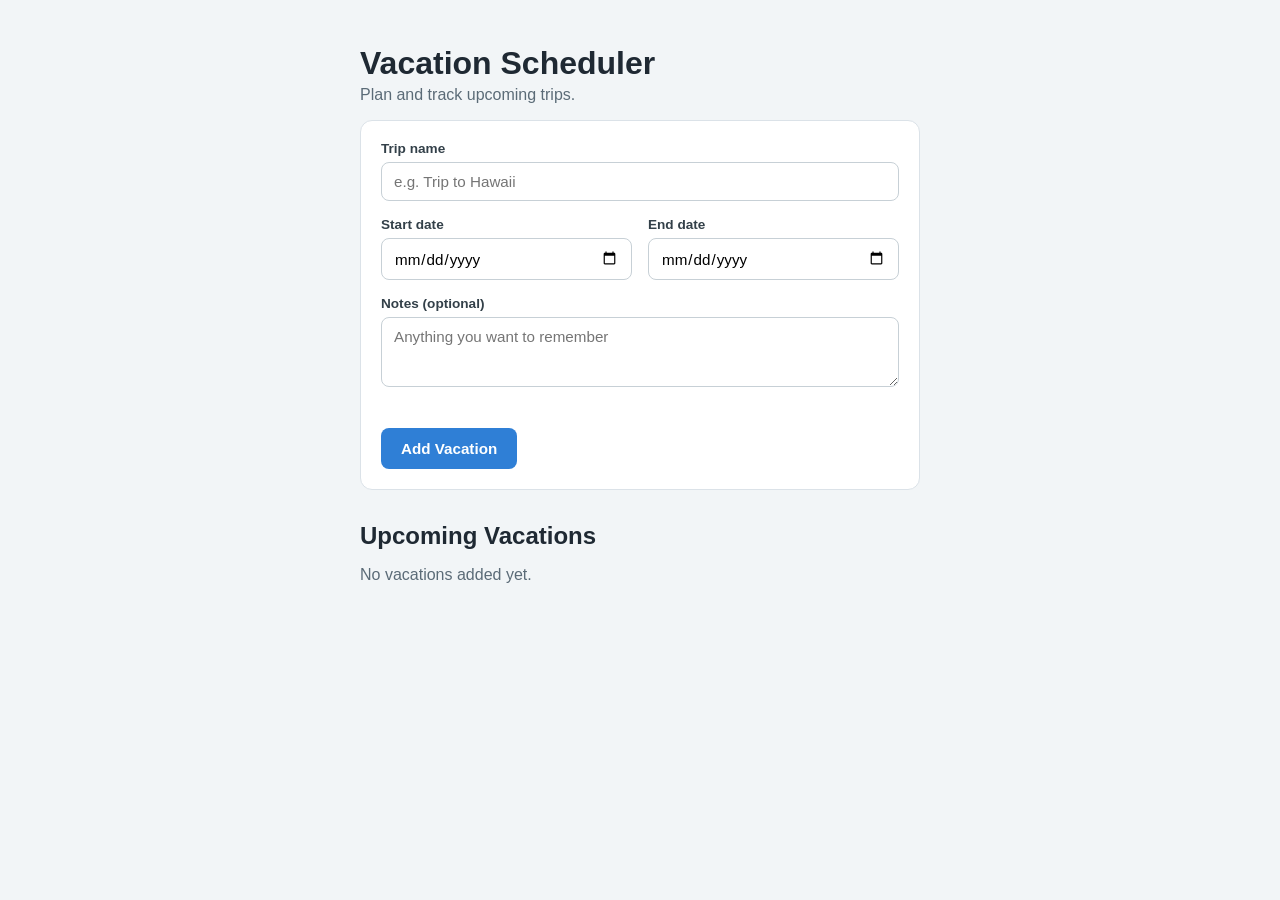
==== ENTP6314ProjectB/vacation-scheduler/index.html @ bd189f13 "Add ENTP6314ProjectB as a copy of ProjectA Co-Authored-By: Claude Sonnet 5 <noreply@anthropic.com>" ====
<!DOCTYPE html>
<html lang="en">
<head>
<meta charset="UTF-8">
<meta name="viewport" content="width=device-width, initial-scale=1">
<title>Vacation Scheduler</title>
<link rel="stylesheet" href="style.css">
</head>
<body>

<div class="page">
  <h1>Vacation Scheduler</h1>
  <p class="subtitle">Plan and track upcoming trips.</p>

  <form id="vacation-form">
    <div class="field">
      <label for="name">Trip name</label>
      <input type="text" id="name" placeholder="e.g. Trip to Hawaii" required>
    </div>

    <div class="field-row">
      <div class="field">
        <label for="start">Start date</label>
        <input type="date" id="start" required>
      </div>
      <div class="field">
        <label for="end">End date</label>
        <input type="date" id="end" required>
      </div>
    </div>

    <div class="field">
      <label for="notes">Notes (optional)</label>
      <textarea id="notes" placeholder="Anything you want to remember"></textarea>
    </div>

    <p id="error-message" class="error-message"></p>

    <button type="submit">Add Vacation</button>
  </form>

  <h2>Upcoming Vacations</h2>
  <p id="empty-message" class="empty-message">No vacations added yet.</p>
  <div id="vacation-list"></div>
</div>

<script src="script.js"></script>
</body>
</html>
---- ENTP6314ProjectB/vacation-scheduler/style.css ----
* {
  box-sizing: border-box;
}

body {
  margin: 0;
  font-family: -apple-system, BlinkMacSystemFont, "Segoe UI", Roboto, Helvetica, Arial, sans-serif;
  background: #f2f5f7;
  color: #1f2933;
  padding: 24px 16px 64px;
}

.page {
  max-width: 560px;
  margin: 0 auto;
}

h1 {
  margin-bottom: 4px;
}

.subtitle {
  margin-top: 0;
  color: #5b6b77;
}

form {
  background: #ffffff;
  border: 1px solid #dbe2e8;
  border-radius: 12px;
  padding: 20px;
  margin-bottom: 32px;
}

.field {
  margin-bottom: 16px;
  flex: 1;
}

.field-row {
  display: flex;
  gap: 16px;
}

label {
  display: block;
  font-size: 0.85rem;
  font-weight: 600;
  margin-bottom: 6px;
  color: #334049;
}

input,
textarea {
  width: 100%;
  padding: 10px 12px;
  border: 1px solid #c7d0d6;
  border-radius: 8px;
  font-size: 0.95rem;
  font-family: inherit;
}

input:focus,
textarea:focus {
  outline: none;
  border-color: #2f7fd6;
  box-shadow: 0 0 0 3px rgba(47, 127, 214, 0.15);
}

textarea {
  min-height: 70px;
  resize: vertical;
}

button {
  background: #2f7fd6;
  color: #fff;
  border: none;
  border-radius: 8px;
  padding: 12px 20px;
  font-size: 0.95rem;
  font-weight: 600;
  cursor: pointer;
}

button:hover {
  background: #256bb8;
}

.error-message {
  color: #c23b3b;
  font-size: 0.88rem;
  margin: -6px 0 12px;
  min-height: 1.1em;
}

h2 {
  margin-bottom: 12px;
}

.empty-message {
  color: #5b6b77;
}

.vacation-card {
  background: #ffffff;
  border: 1px solid #dbe2e8;
  border-radius: 12px;
  padding: 16px 20px;
  margin-bottom: 14px;
  display: flex;
  justify-content: space-between;
  align-items: flex-start;
  gap: 12px;
}

.vacation-info h3 {
  margin: 0 0 4px;
}

.vacation-dates {
  color: #2f7fd6;
  font-weight: 600;
  font-size: 0.9rem;
  margin: 0 0 6px;
}

.vacation-notes {
  color: #5b6b77;
  font-size: 0.9rem;
  margin: 0;
  white-space: pre-wrap;
}

.delete-btn {
  background: none;
  border: 1px solid #dbe2e8;
  color: #c23b3b;
  padding: 6px 12px;
  font-size: 0.85rem;
  font-weight: 600;
  border-radius: 8px;
  flex-shrink: 0;
}

.delete-btn:hover {
  background: #fbeaea;
  border-color: #c23b3b;
}
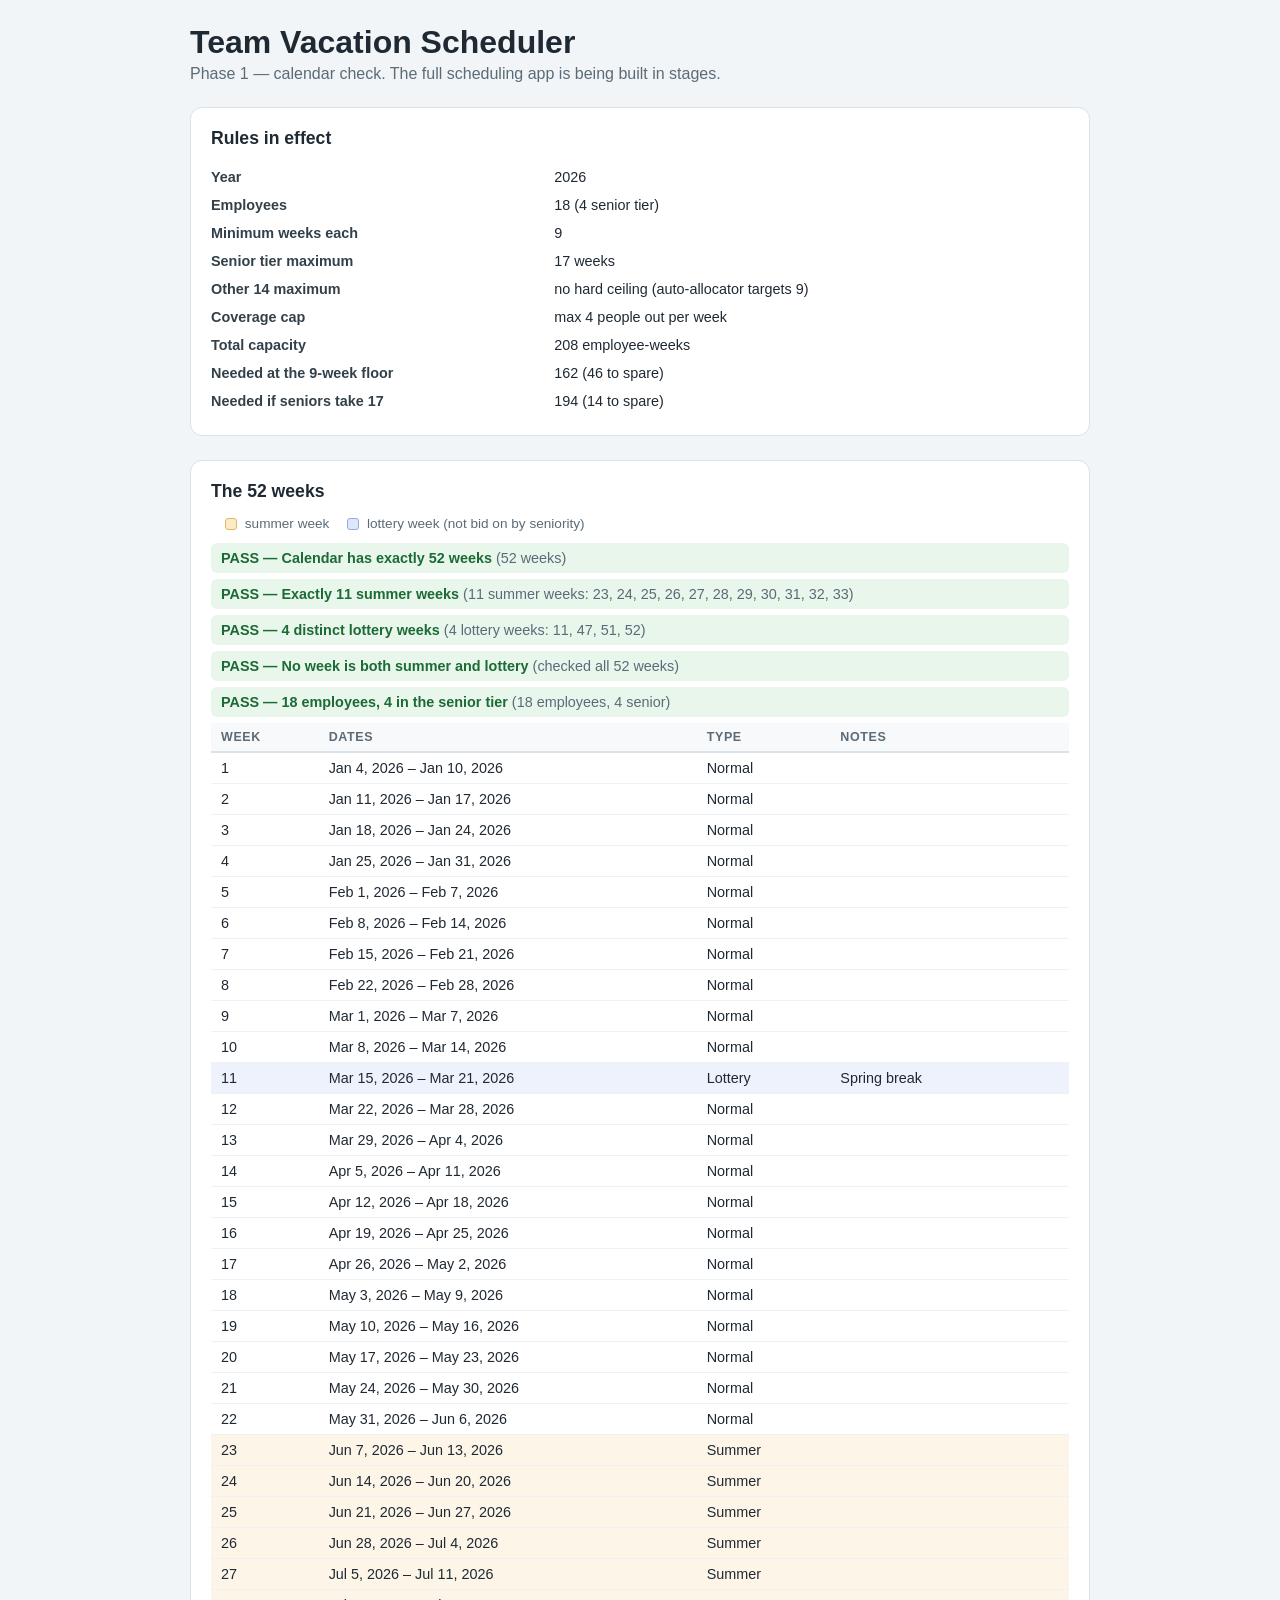
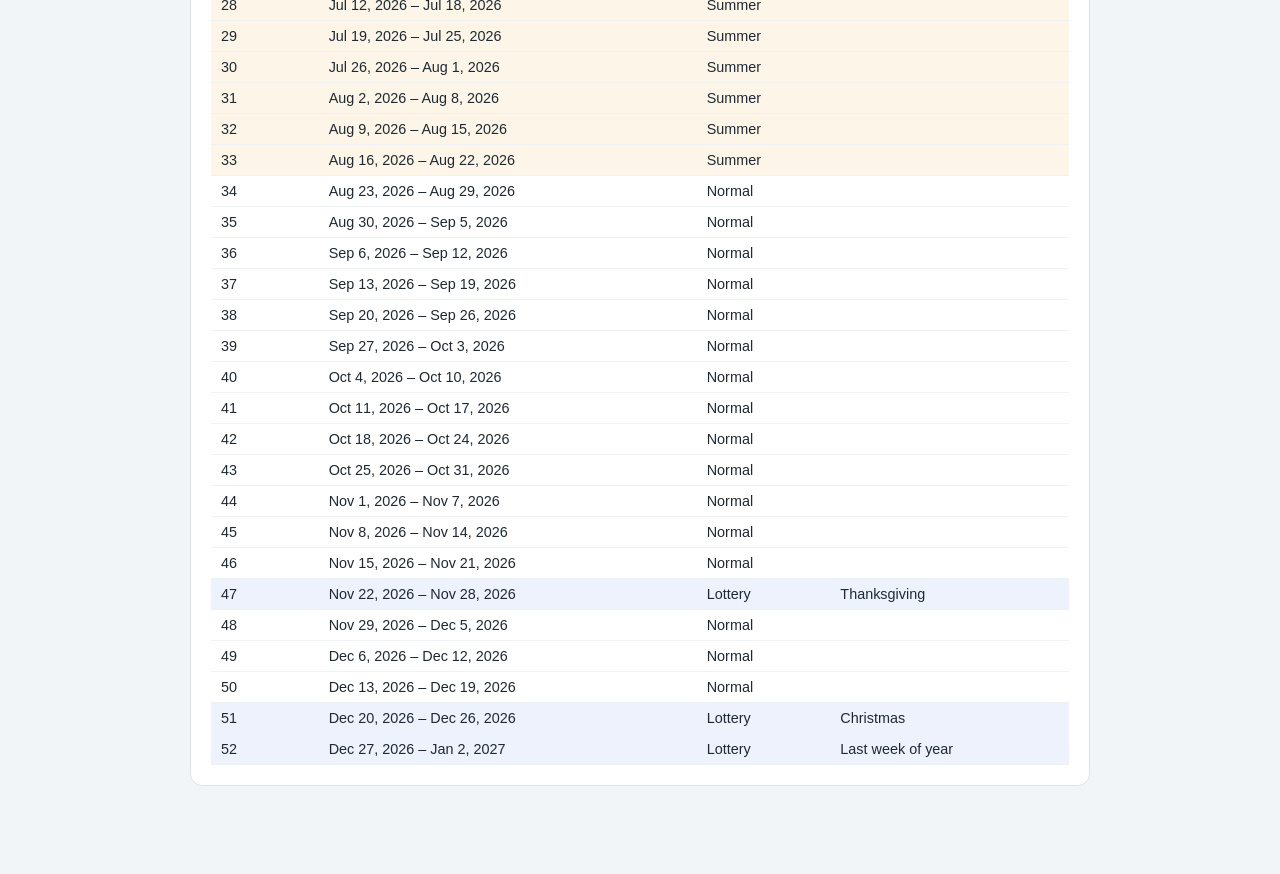
==== commit d40258bf: "Phase 1: rules config, 18 employees, and 52-week calendar Replaces the simple vacation app in Projec" ====
--- a/ENTP6314ProjectB/vacation-scheduler/index.html
+++ b/ENTP6314ProjectB/vacation-scheduler/index.html
@@ -3,47 +3,36 @@
 <head>
 <meta charset="UTF-8">
 <meta name="viewport" content="width=device-width, initial-scale=1">
-<title>Vacation Scheduler</title>
+<title>Team Vacation Scheduler</title>
 <link rel="stylesheet" href="style.css">
 </head>
 <body>
 
 <div class="page">
-  <h1>Vacation Scheduler</h1>
-  <p class="subtitle">Plan and track upcoming trips.</p>
+  <header class="app-header">
+    <h1>Team Vacation Scheduler</h1>
+    <p class="subtitle">Phase 1 — calendar check. The full scheduling app is being built in stages.</p>
+  </header>
 
-  <form id="vacation-form">
-    <div class="field">
-      <label for="name">Trip name</label>
-      <input type="text" id="name" placeholder="e.g. Trip to Hawaii" required>
-    </div>
+  <section class="panel">
+    <h2>Rules in effect</h2>
+    <div id="rules-summary"></div>
+  </section>
 
-    <div class="field-row">
-      <div class="field">
-        <label for="start">Start date</label>
-        <input type="date" id="start" required>
-      </div>
-      <div class="field">
-        <label for="end">End date</label>
-        <input type="date" id="end" required>
-      </div>
-    </div>
-
-    <div class="field">
-      <label for="notes">Notes (optional)</label>
-      <textarea id="notes" placeholder="Anything you want to remember"></textarea>
-    </div>
-
-    <p id="error-message" class="error-message"></p>
-
-    <button type="submit">Add Vacation</button>
-  </form>
-
-  <h2>Upcoming Vacations</h2>
-  <p id="empty-message" class="empty-message">No vacations added yet.</p>
-  <div id="vacation-list"></div>
+  <section class="panel">
+    <h2>The 52 weeks</h2>
+    <p class="hint">
+      <span class="swatch swatch-summer"></span> summer week
+      <span class="swatch swatch-lottery"></span> lottery week (not bid on by seniority)
+    </p>
+    <div id="calendar-check"></div>
+    <table class="week-table" id="week-table"></table>
+  </section>
 </div>
 
-<script src="script.js"></script>
+<script src="rules.js"></script>
+<script src="employees.js"></script>
+<script src="calendar.js"></script>
+<script src="preview.js"></script>
 </body>
 </html>
--- a/ENTP6314ProjectB/vacation-scheduler/style.css
+++ b/ENTP6314ProjectB/vacation-scheduler/style.css
@@ -11,139 +11,117 @@
 }
 
 .page {
-  max-width: 560px;
+  max-width: 900px;
   margin: 0 auto;
 }
 
-h1 {
-  margin-bottom: 4px;
+.app-header h1 {
+  margin: 0 0 4px;
 }
 
 .subtitle {
-  margin-top: 0;
+  margin: 0 0 24px;
   color: #5b6b77;
 }
 
-form {
-  background: #ffffff;
+.panel {
+  background: #fff;
   border: 1px solid #dbe2e8;
   border-radius: 12px;
   padding: 20px;
-  margin-bottom: 32px;
+  margin-bottom: 24px;
 }
 
-.field {
-  margin-bottom: 16px;
-  flex: 1;
+.panel h2 {
+  margin: 0 0 14px;
+  font-size: 1.1rem;
 }
 
-.field-row {
-  display: flex;
-  gap: 16px;
+.hint {
+  color: #5b6b77;
+  font-size: 0.85rem;
+  margin: 0 0 12px;
 }
 
-label {
-  display: block;
-  font-size: 0.85rem;
-  font-weight: 600;
-  margin-bottom: 6px;
-  color: #334049;
+.swatch {
+  display: inline-block;
+  width: 12px;
+  height: 12px;
+  border-radius: 3px;
+  vertical-align: middle;
+  margin: 0 4px 0 14px;
 }
 
-input,
-textarea {
+.swatch-summer { background: #fdebc8; border: 1px solid #e0b866; }
+.swatch-lottery { background: #dfe7fb; border: 1px solid #93a9e0; }
+
+/* ---- tables ---- */
+
+table {
   width: 100%;
-  padding: 10px 12px;
-  border: 1px solid #c7d0d6;
-  border-radius: 8px;
-  font-size: 0.95rem;
-  font-family: inherit;
+  border-collapse: collapse;
+  font-size: 0.9rem;
 }
 
-input:focus,
-textarea:focus {
-  outline: none;
-  border-color: #2f7fd6;
-  box-shadow: 0 0 0 3px rgba(47, 127, 214, 0.15);
+.summary-table th {
+  text-align: left;
+  font-weight: 600;
+  color: #334049;
+  padding: 6px 12px 6px 0;
+  white-space: nowrap;
+  width: 40%;
 }
 
-textarea {
-  min-height: 70px;
-  resize: vertical;
+.summary-table td {
+  padding: 6px 0;
 }
 
-button {
-  background: #2f7fd6;
-  color: #fff;
-  border: none;
-  border-radius: 8px;
-  padding: 12px 20px;
-  font-size: 0.95rem;
-  font-weight: 600;
-  cursor: pointer;
+.week-table th,
+.week-table td {
+  text-align: left;
+  padding: 7px 10px;
+  border-bottom: 1px solid #eef2f5;
 }
 
-button:hover {
-  background: #256bb8;
+.week-table thead th {
+  background: #f7f9fb;
+  font-size: 0.78rem;
+  text-transform: uppercase;
+  letter-spacing: 0.05em;
+  color: #5b6b77;
+  border-bottom: 2px solid #dbe2e8;
 }
 
-.error-message {
-  color: #c23b3b;
-  font-size: 0.88rem;
-  margin: -6px 0 12px;
-  min-height: 1.1em;
+.row-summer { background: #fdf6e8; }
+.row-lottery { background: #eef2fd; }
+
+/* ---- check list ---- */
+
+.check-list {
+  list-style: none;
+  margin: 0;
+  padding: 0;
+  font-size: 0.9rem;
 }
 
-h2 {
-  margin-bottom: 12px;
+.check-list li {
+  padding: 7px 10px;
+  border-radius: 6px;
+  margin-bottom: 6px;
+  font-weight: 600;
 }
 
-.empty-message {
+.check-pass {
+  background: #e8f6ec;
+  color: #1c6b34;
+}
+
+.check-fail {
+  background: #fbeaea;
+  color: #a02a2a;
+}
+
+.check-detail {
+  font-weight: 400;
   color: #5b6b77;
 }
-
-.vacation-card {
-  background: #ffffff;
-  border: 1px solid #dbe2e8;
-  border-radius: 12px;
-  padding: 16px 20px;
-  margin-bottom: 14px;
-  display: flex;
-  justify-content: space-between;
-  align-items: flex-start;
-  gap: 12px;
-}
-
-.vacation-info h3 {
-  margin: 0 0 4px;
-}
-
-.vacation-dates {
-  color: #2f7fd6;
-  font-weight: 600;
-  font-size: 0.9rem;
-  margin: 0 0 6px;
-}
-
-.vacation-notes {
-  color: #5b6b77;
-  font-size: 0.9rem;
-  margin: 0;
-  white-space: pre-wrap;
-}
-
-.delete-btn {
-  background: none;
-  border: 1px solid #dbe2e8;
-  color: #c23b3b;
-  padding: 6px 12px;
-  font-size: 0.85rem;
-  font-weight: 600;
-  border-radius: 8px;
-  flex-shrink: 0;
-}
-
-.delete-btn:hover {
-  background: #fbeaea;
-  border-color: #c23b3b;
-}
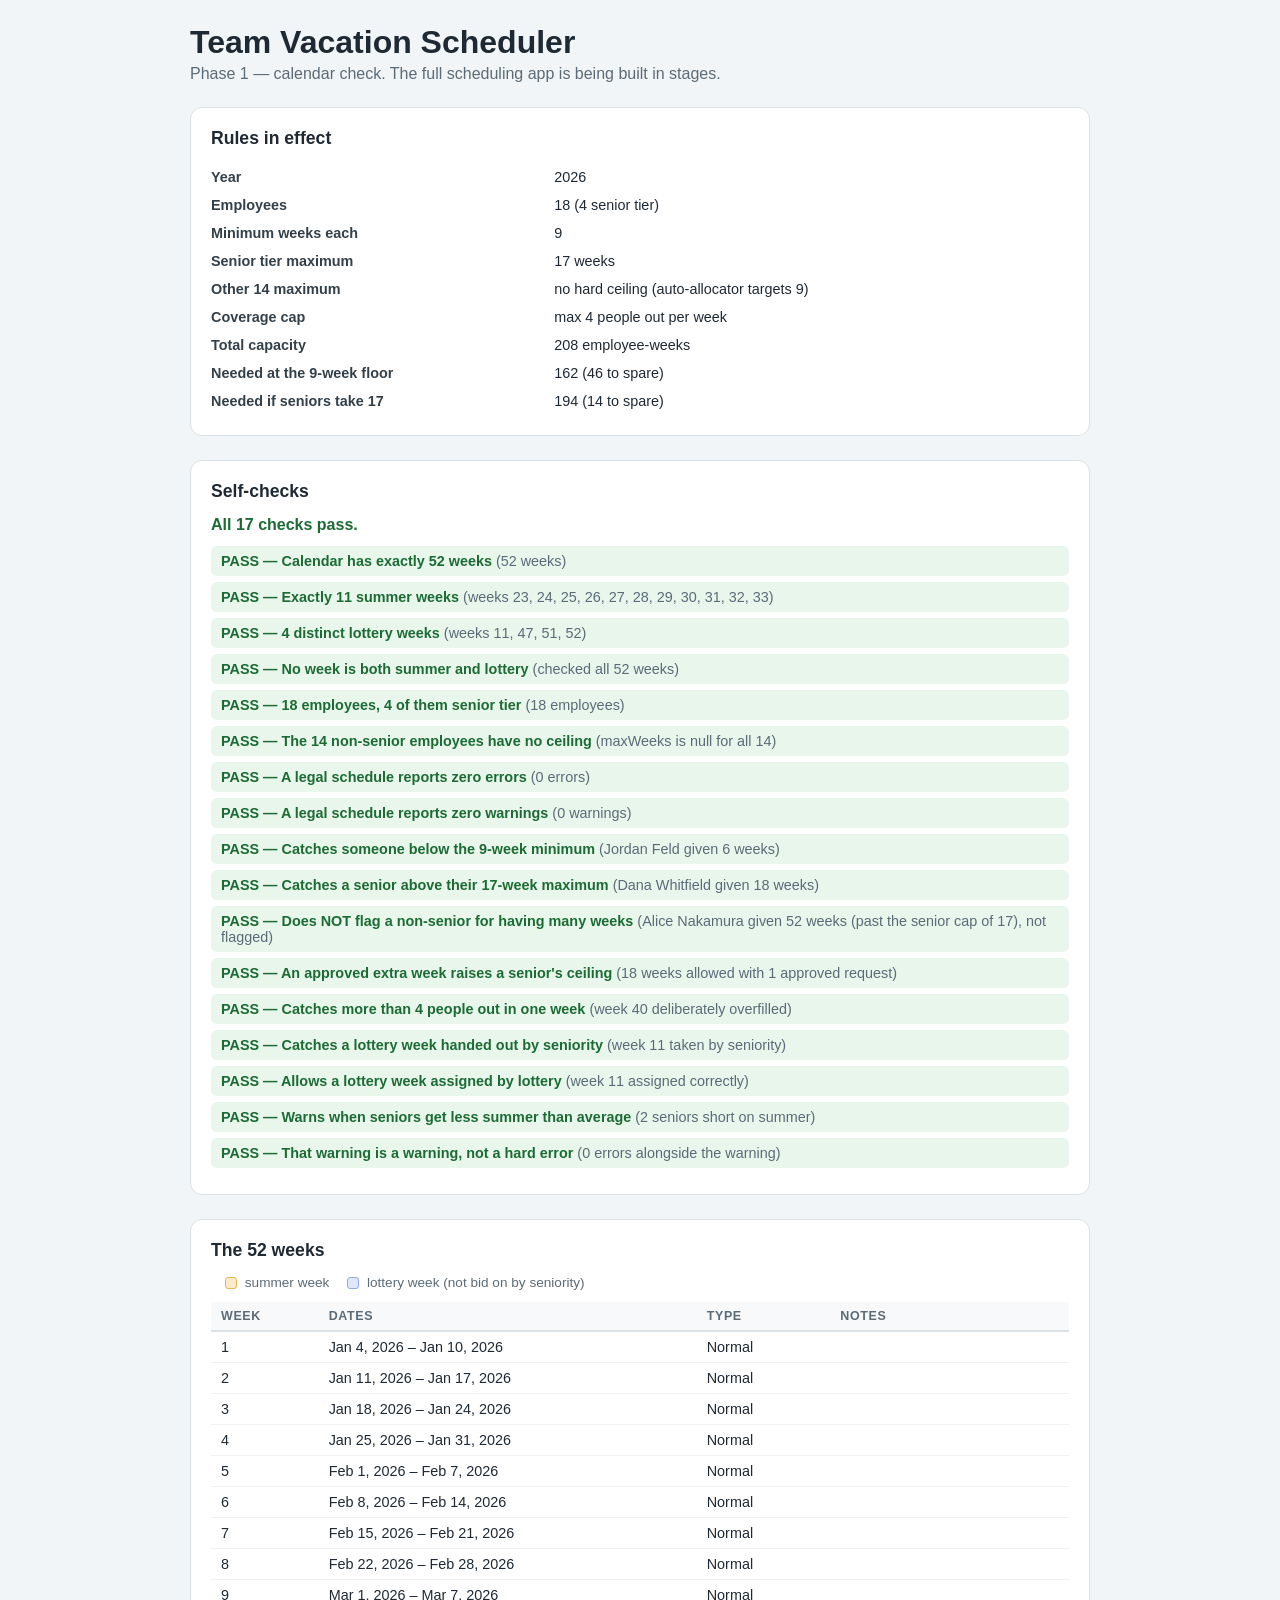
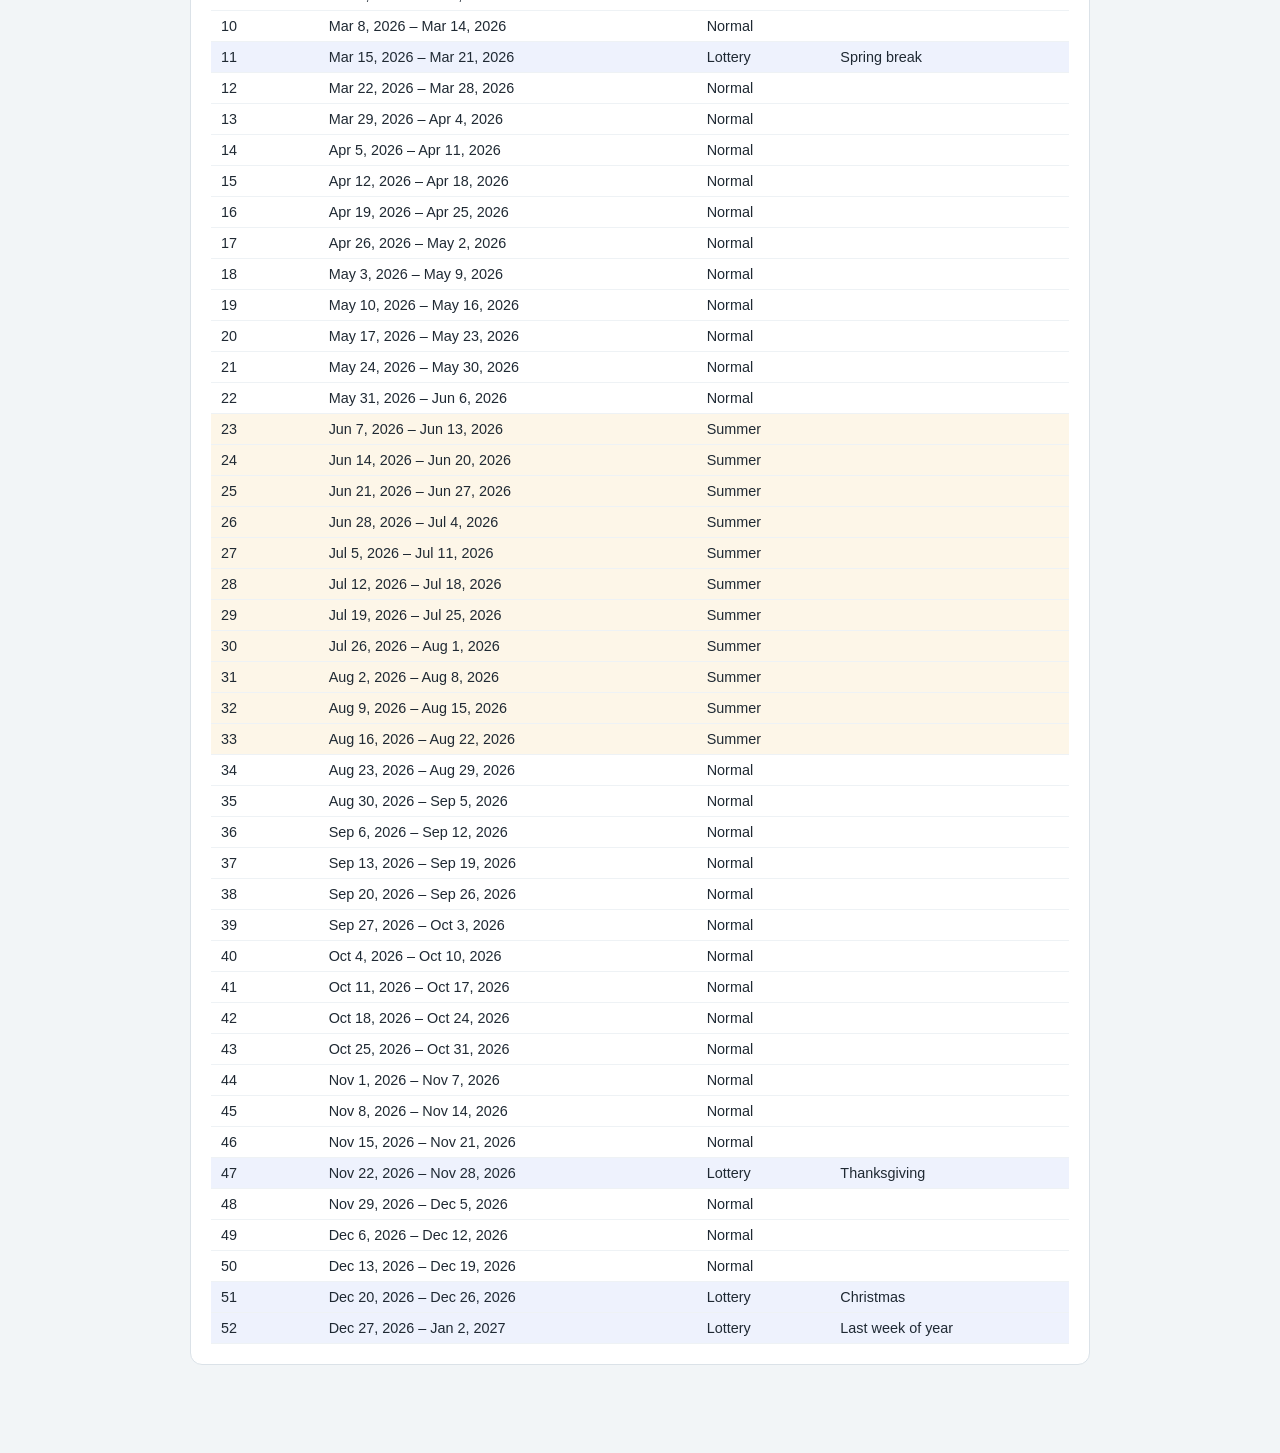
==== commit 978b871a: "Phase 2: rule validation engine with self-checks validate.js is the single source of truth for wheth" ====
--- a/ENTP6314ProjectB/vacation-scheduler/index.html
+++ b/ENTP6314ProjectB/vacation-scheduler/index.html
@@ -20,12 +20,16 @@
   </section>
 
   <section class="panel">
+    <h2>Self-checks</h2>
+    <div id="calendar-check"></div>
+  </section>
+
+  <section class="panel">
     <h2>The 52 weeks</h2>
     <p class="hint">
       <span class="swatch swatch-summer"></span> summer week
       <span class="swatch swatch-lottery"></span> lottery week (not bid on by seniority)
     </p>
-    <div id="calendar-check"></div>
     <table class="week-table" id="week-table"></table>
   </section>
 </div>
@@ -33,6 +37,8 @@
 <script src="rules.js"></script>
 <script src="employees.js"></script>
 <script src="calendar.js"></script>
+<script src="validate.js"></script>
+<script src="selfcheck.js"></script>
 <script src="preview.js"></script>
 </body>
 </html>
--- a/ENTP6314ProjectB/vacation-scheduler/style.css
+++ b/ENTP6314ProjectB/vacation-scheduler/style.css
@@ -125,3 +125,11 @@
   font-weight: 400;
   color: #5b6b77;
 }
+
+.check-summary {
+  font-weight: 700;
+  margin: 0 0 12px;
+}
+
+.all-pass { color: #1c6b34; }
+.some-fail { color: #a02a2a; }
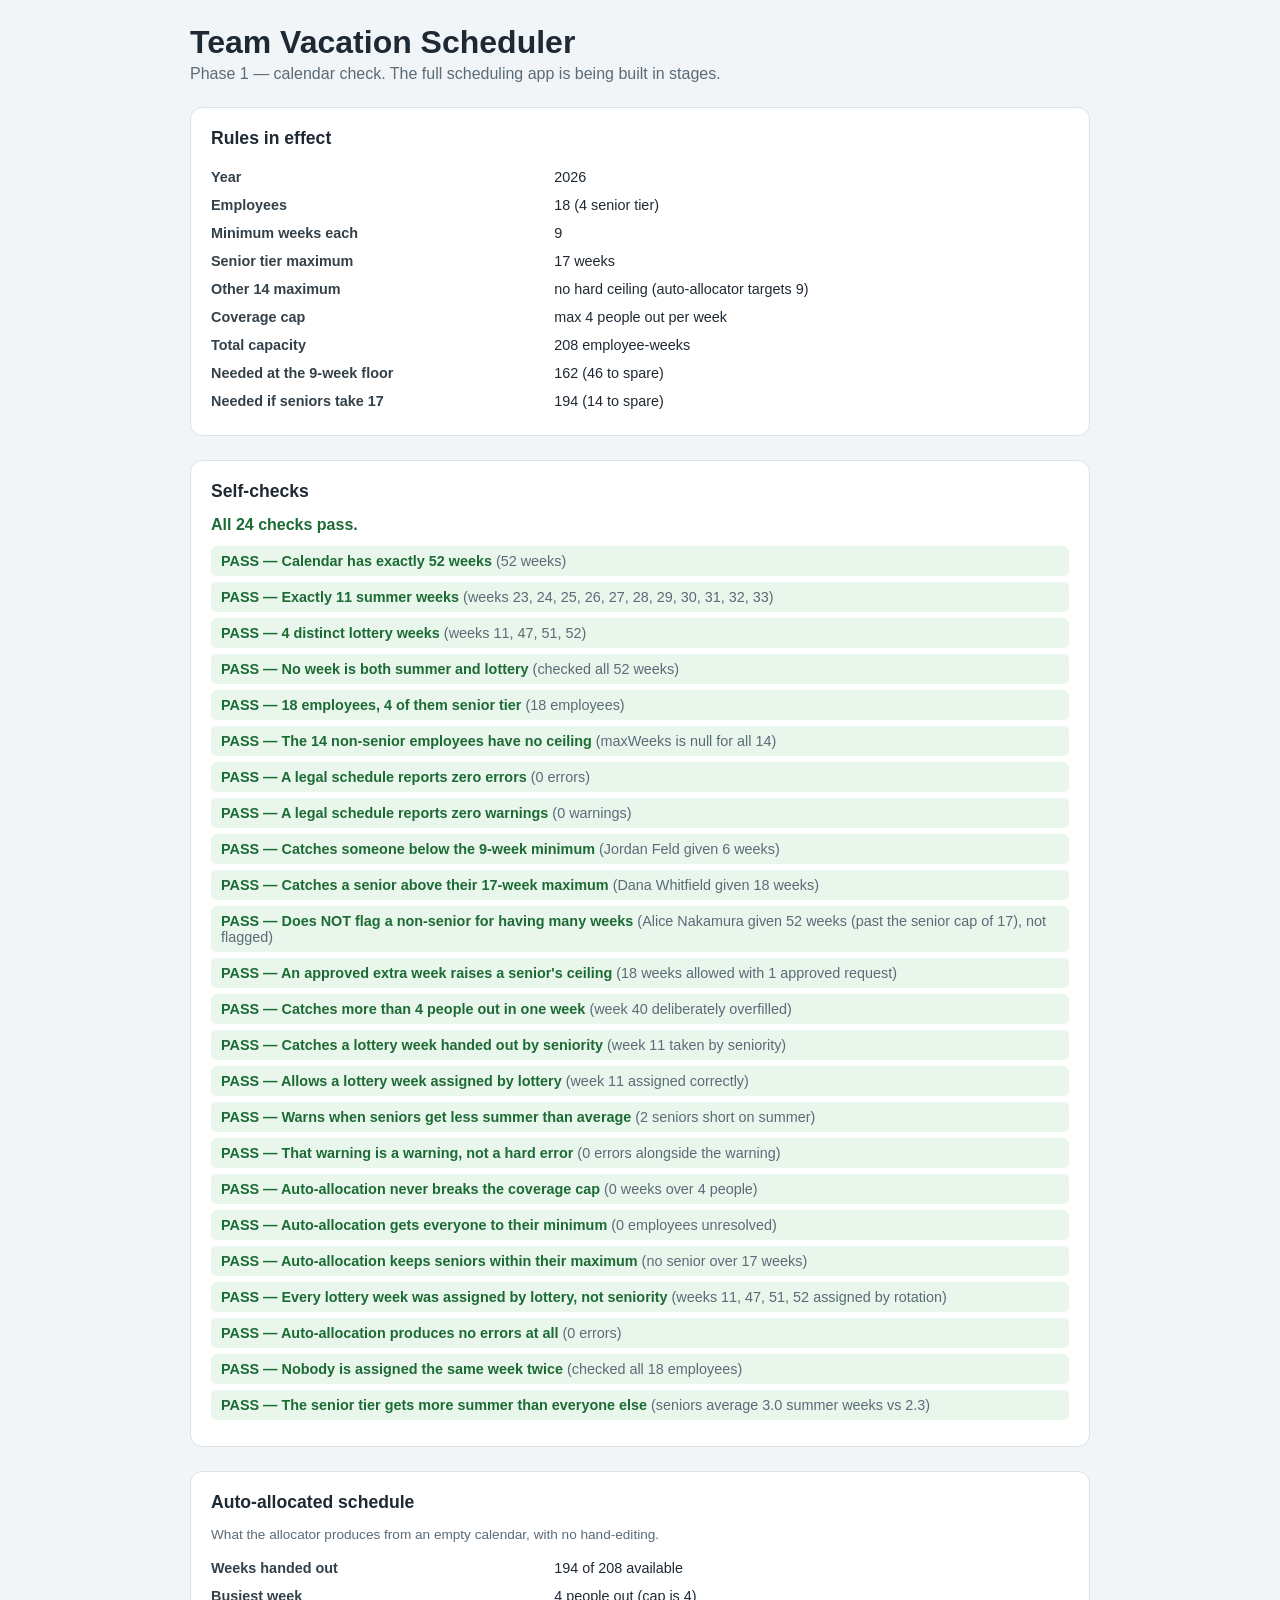
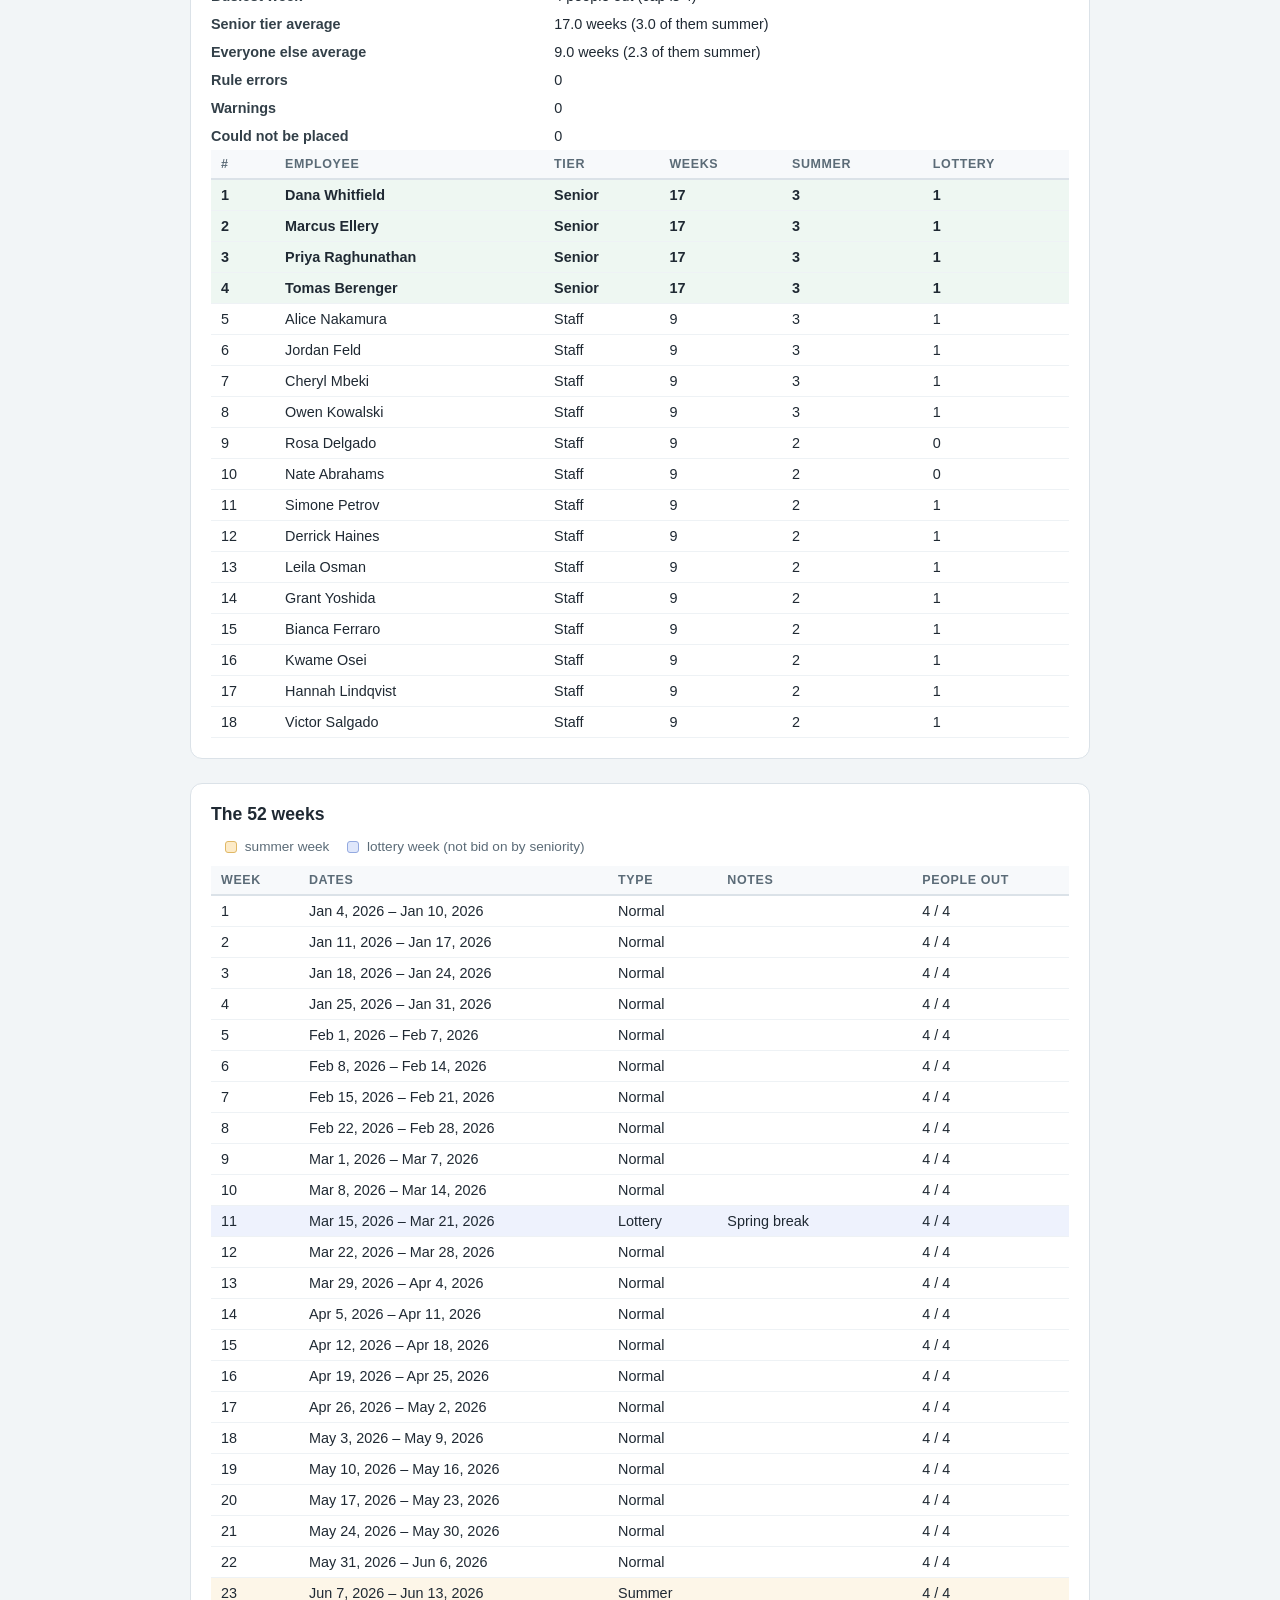
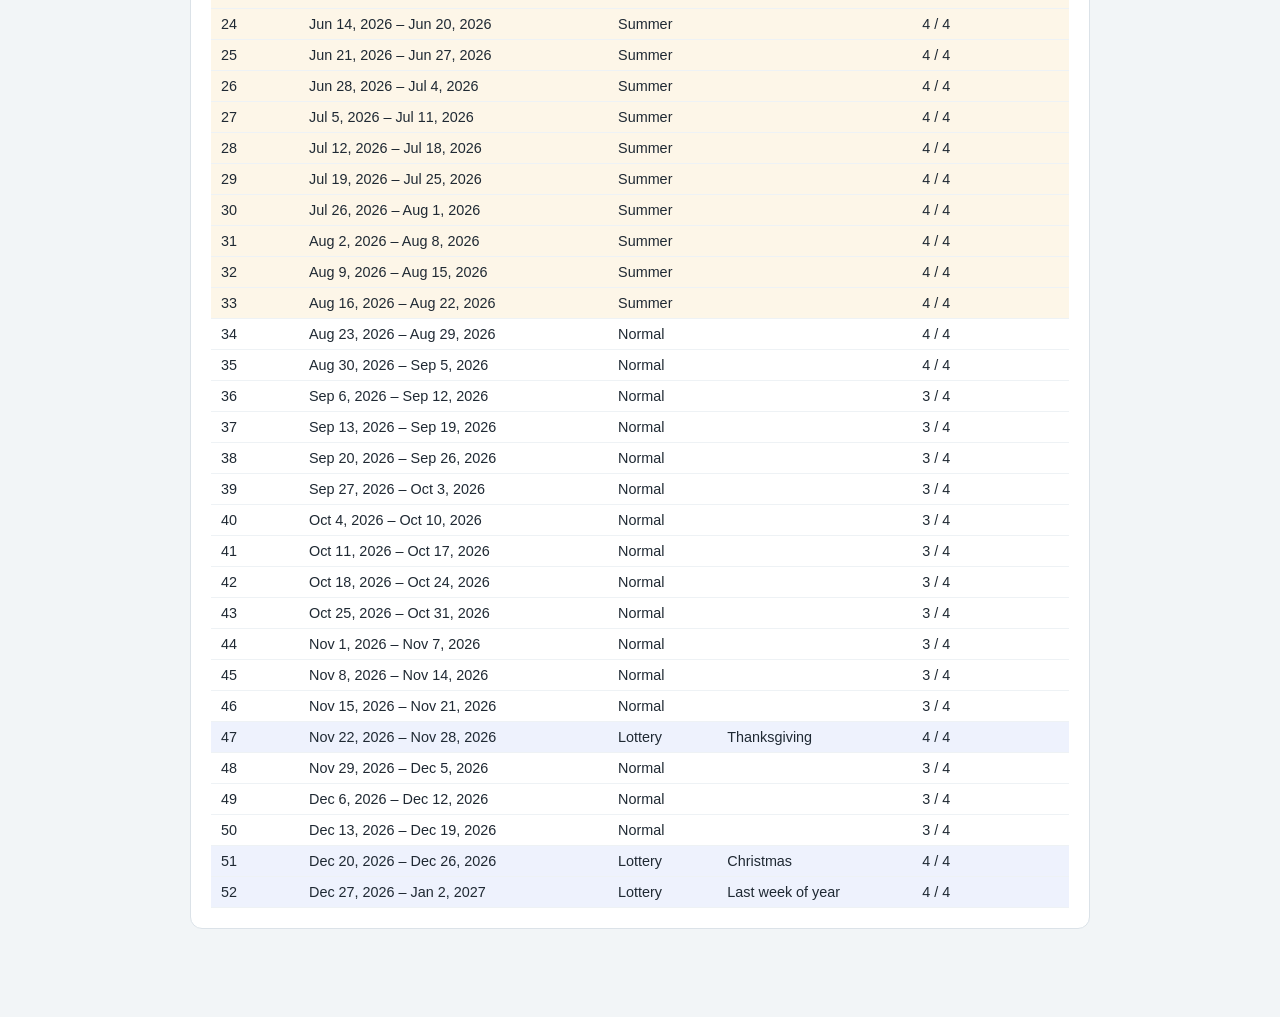
==== commit 0814ce3c: "Phase 3: auto-allocator with lottery, summer draft, and fill passes Builds a full year from empty in" ====
--- a/ENTP6314ProjectB/vacation-scheduler/index.html
+++ b/ENTP6314ProjectB/vacation-scheduler/index.html
@@ -25,6 +25,12 @@
   </section>
 
   <section class="panel">
+    <h2>Auto-allocated schedule</h2>
+    <p class="hint">What the allocator produces from an empty calendar, with no hand-editing.</p>
+    <div id="allocation-preview"></div>
+  </section>
+
+  <section class="panel">
     <h2>The 52 weeks</h2>
     <p class="hint">
       <span class="swatch swatch-summer"></span> summer week
@@ -38,6 +44,7 @@
 <script src="employees.js"></script>
 <script src="calendar.js"></script>
 <script src="validate.js"></script>
+<script src="allocate.js"></script>
 <script src="selfcheck.js"></script>
 <script src="preview.js"></script>
 </body>
--- a/ENTP6314ProjectB/vacation-scheduler/style.css
+++ b/ENTP6314ProjectB/vacation-scheduler/style.css
@@ -94,6 +94,7 @@
 
 .row-summer { background: #fdf6e8; }
 .row-lottery { background: #eef2fd; }
+.row-senior { background: #eef7f2; font-weight: 600; }
 
 /* ---- check list ---- */
 
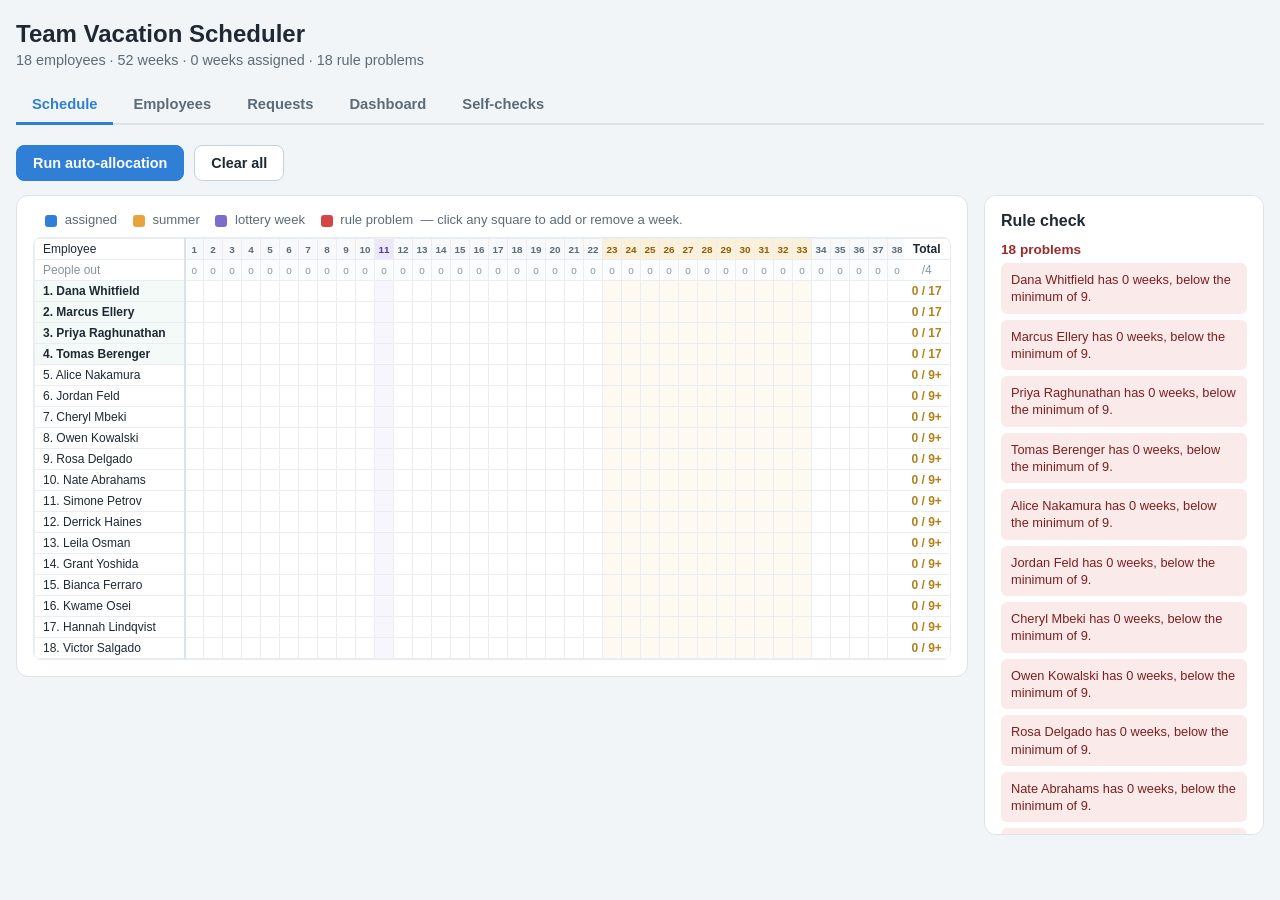
==== commit 53973cb9: "Phase 4: schedule grid with live rule checking Replaces the phase-1 preview page with the real app s" ====
--- a/ENTP6314ProjectB/vacation-scheduler/index.html
+++ b/ENTP6314ProjectB/vacation-scheduler/index.html
@@ -11,32 +11,76 @@
 <div class="page">
   <header class="app-header">
     <h1>Team Vacation Scheduler</h1>
-    <p class="subtitle">Phase 1 — calendar check. The full scheduling app is being built in stages.</p>
+    <p class="subtitle" id="header-subtitle"></p>
   </header>
 
-  <section class="panel">
-    <h2>Rules in effect</h2>
-    <div id="rules-summary"></div>
+  <nav class="tabs" id="tabs">
+    <button class="tab-button active" data-tab="schedule">Schedule</button>
+    <button class="tab-button" data-tab="employees">Employees</button>
+    <button class="tab-button" data-tab="requests">Requests</button>
+    <button class="tab-button" data-tab="dashboard">Dashboard</button>
+    <button class="tab-button" data-tab="checks">Self-checks</button>
+  </nav>
+
+  <!-- ---------------------------------------------------------------- -->
+  <section class="tab-panel" id="tab-schedule">
+    <div class="toolbar">
+      <button class="btn btn-primary" id="btn-allocate">Run auto-allocation</button>
+      <button class="btn" id="btn-clear">Clear all</button>
+      <span class="toolbar-note" id="toolbar-note"></span>
+    </div>
+
+    <div class="schedule-layout">
+      <div class="grid-wrap">
+        <p class="hint">
+          <span class="swatch swatch-normal"></span> assigned
+          <span class="swatch swatch-summer"></span> summer
+          <span class="swatch swatch-lottery"></span> lottery week
+          <span class="swatch swatch-error"></span> rule problem
+          &nbsp;— click any square to add or remove a week.
+        </p>
+        <div class="grid-scroll">
+          <table class="grid" id="grid"></table>
+        </div>
+      </div>
+
+      <aside class="violations" id="violations"></aside>
+    </div>
   </section>
 
-  <section class="panel">
-    <h2>Self-checks</h2>
-    <div id="calendar-check"></div>
+  <!-- ---------------------------------------------------------------- -->
+  <section class="tab-panel hidden" id="tab-employees">
+    <div class="panel"><p class="hint">Coming in the next phase.</p></div>
   </section>
 
-  <section class="panel">
-    <h2>Auto-allocated schedule</h2>
-    <p class="hint">What the allocator produces from an empty calendar, with no hand-editing.</p>
-    <div id="allocation-preview"></div>
+  <section class="tab-panel hidden" id="tab-requests">
+    <div class="panel"><p class="hint">Coming in the next phase.</p></div>
   </section>
 
-  <section class="panel">
-    <h2>The 52 weeks</h2>
-    <p class="hint">
-      <span class="swatch swatch-summer"></span> summer week
-      <span class="swatch swatch-lottery"></span> lottery week (not bid on by seniority)
-    </p>
-    <table class="week-table" id="week-table"></table>
+  <section class="tab-panel hidden" id="tab-dashboard">
+    <div class="panel"><p class="hint">Coming in a later phase.</p></div>
+  </section>
+
+  <!-- ---------------------------------------------------------------- -->
+  <section class="tab-panel hidden" id="tab-checks">
+    <div class="panel">
+      <h2>Rules in effect</h2>
+      <div id="rules-summary"></div>
+    </div>
+
+    <div class="panel">
+      <h2>Self-checks</h2>
+      <div id="self-checks"></div>
+    </div>
+
+    <div class="panel">
+      <h2>The 52 weeks</h2>
+      <p class="hint">
+        <span class="swatch swatch-summer"></span> summer week
+        <span class="swatch swatch-lottery"></span> lottery week
+      </p>
+      <table class="week-table" id="week-table"></table>
+    </div>
   </section>
 </div>
 
@@ -46,6 +90,6 @@
 <script src="validate.js"></script>
 <script src="allocate.js"></script>
 <script src="selfcheck.js"></script>
-<script src="preview.js"></script>
+<script src="app.js"></script>
 </body>
 </html>
--- a/ENTP6314ProjectB/vacation-scheduler/style.css
+++ b/ENTP6314ProjectB/vacation-scheduler/style.css
@@ -7,40 +7,107 @@
   font-family: -apple-system, BlinkMacSystemFont, "Segoe UI", Roboto, Helvetica, Arial, sans-serif;
   background: #f2f5f7;
   color: #1f2933;
-  padding: 24px 16px 64px;
+  padding: 20px 16px 64px;
 }
 
 .page {
-  max-width: 900px;
+  max-width: 1400px;
   margin: 0 auto;
 }
 
 .app-header h1 {
   margin: 0 0 4px;
+  font-size: 1.5rem;
 }
 
 .subtitle {
-  margin: 0 0 24px;
-  color: #5b6b77;
-}
+  margin: 0 0 18px;
+  color: #5b6b77;
+  font-size: 0.9rem;
+}
+
+.hidden { display: none; }
+
+/* ---- tabs ---- */
+
+.tabs {
+  display: flex;
+  gap: 4px;
+  border-bottom: 2px solid #dbe2e8;
+  margin-bottom: 20px;
+  flex-wrap: wrap;
+}
+
+.tab-button {
+  background: none;
+  border: none;
+  border-bottom: 3px solid transparent;
+  padding: 10px 16px;
+  font-size: 0.92rem;
+  font-weight: 600;
+  color: #5b6b77;
+  cursor: pointer;
+  margin-bottom: -2px;
+}
+
+.tab-button:hover { color: #1f2933; }
+
+.tab-button.active {
+  color: #2f7fd6;
+  border-bottom-color: #2f7fd6;
+}
+
+/* ---- panels & toolbar ---- */
 
 .panel {
   background: #fff;
   border: 1px solid #dbe2e8;
   border-radius: 12px;
   padding: 20px;
-  margin-bottom: 24px;
-}
-
-.panel h2 {
-  margin: 0 0 14px;
-  font-size: 1.1rem;
-}
+  margin-bottom: 20px;
+}
+
+.panel h2 { margin: 0 0 14px; font-size: 1.05rem; }
+
+.toolbar {
+  display: flex;
+  align-items: center;
+  gap: 10px;
+  margin-bottom: 14px;
+  flex-wrap: wrap;
+}
+
+.toolbar-note {
+  font-size: 0.85rem;
+  color: #2f6f4a;
+  font-weight: 600;
+}
+
+.btn {
+  background: #fff;
+  border: 1px solid #c7d0d6;
+  border-radius: 8px;
+  padding: 9px 16px;
+  font-size: 0.9rem;
+  font-weight: 600;
+  color: #1f2933;
+  cursor: pointer;
+}
+
+.btn:hover { border-color: #8fa0ad; }
+
+.btn-primary {
+  background: #2f7fd6;
+  border-color: #2f7fd6;
+  color: #fff;
+}
+
+.btn-primary:hover { background: #256bb8; border-color: #256bb8; }
 
 .hint {
   color: #5b6b77;
-  font-size: 0.85rem;
-  margin: 0 0 12px;
+  font-size: 0.82rem;
+  margin: 0 0 10px;
 }
 
 .swatch {
@@ -49,18 +116,200 @@
   height: 12px;
   border-radius: 3px;
   vertical-align: middle;
-  margin: 0 4px 0 14px;
-}
-
-.swatch-summer { background: #fdebc8; border: 1px solid #e0b866; }
-.swatch-lottery { background: #dfe7fb; border: 1px solid #93a9e0; }
-
-/* ---- tables ---- */
-
-table {
+  margin: 0 4px 0 12px;
+}
+
+.swatch-normal  { background: #2f7fd6; }
+.swatch-summer  { background: #e8a33d; }
+.swatch-lottery { background: #7d6bd0; }
+.swatch-error   { background: #d64545; }
+
+/* ---- schedule layout ---- */
+
+.schedule-layout {
+  display: flex;
+  gap: 16px;
+  align-items: flex-start;
+}
+
+.grid-wrap {
+  flex: 1 1 auto;
+  min-width: 0;
+  background: #fff;
+  border: 1px solid #dbe2e8;
+  border-radius: 12px;
+  padding: 16px;
+}
+
+.grid-scroll {
+  overflow-x: auto;
+  border: 1px solid #e6ebef;
+  border-radius: 8px;
+}
+
+.violations {
+  flex: 0 0 280px;
+  background: #fff;
+  border: 1px solid #dbe2e8;
+  border-radius: 12px;
+  padding: 16px;
+  max-height: 640px;
+  overflow-y: auto;
+}
+
+.violations h2 { margin: 0 0 10px; font-size: 1rem; }
+
+@media (max-width: 1100px) {
+  .schedule-layout { flex-direction: column; }
+  .violations { flex: 1 1 auto; width: 100%; max-height: none; }
+}
+
+/* ---- the grid itself ---- */
+
+.grid {
+  border-collapse: collapse;
+  font-size: 0.7rem;
+}
+
+.grid th,
+.grid td {
+  border: 1px solid #eaeef2;
+  padding: 0;
+}
+
+.grid .sticky-col {
+  position: sticky;
+  left: 0;
+  z-index: 2;
+  background: #fff;
+  text-align: left;
+  padding: 3px 8px;
+  font-size: 0.75rem;
+  font-weight: 500;
+  white-space: nowrap;
+  min-width: 150px;
+  border-right: 2px solid #dbe2e8;
+}
+
+.grid .sticky-right {
+  position: sticky;
+  right: 0;
+  z-index: 2;
+  background: #fff;
+  padding: 3px 8px;
+  font-size: 0.75rem;
+  white-space: nowrap;
+  border-left: 2px solid #dbe2e8;
+  text-align: center;
+}
+
+.grid .subtle { color: #8695a1; font-weight: 400; }
+
+.week-head {
+  font-size: 0.62rem;
+  font-weight: 600;
+  color: #5b6b77;
+  background: #f7f9fb;
+  width: 19px;
+  min-width: 19px;
+  padding: 4px 0;
+  text-align: center;
+}
+
+.head-summer  { background: #fdf0d8; color: #8a5d12; }
+.head-lottery { background: #ece8fa; color: #4a3c8f; }
+.head-error   { background: #d64545; color: #fff; }
+
+.count-cell {
+  text-align: center;
+  font-size: 0.62rem;
+  color: #8695a1;
+  background: #fbfcfd;
+  height: 16px;
+}
+
+.count-over {
+  background: #d64545;
+  color: #fff;
+  font-weight: 700;
+}
+
+.grid .cell {
+  width: 19px;
+  min-width: 19px;
+  height: 20px;
+  cursor: pointer;
+  background: #fff;
+}
+
+.grid .cell:hover { background: #d6e4f5; }
+
+/* These all need the same .grid prefix as the rule above, or it wins on
+   specificity and every cell renders white. */
+.grid .cell-summer-empty  { background: #fefaf2; }
+.grid .cell-lottery-empty { background: #f7f5fd; }
+
+.grid .cell-on      { background: #2f7fd6; }
+.grid .cell-summer  { background: #e8a33d; }
+.grid .cell-lottery { background: #7d6bd0; }
+
+.grid .cell-on:hover      { background: #1f5ea5; }
+.grid .cell-summer:hover  { background: #c9861f; }
+.grid .cell-lottery:hover { background: #5f4fb0; }
+
+.grid .cell-error {
+  background: #d64545;
+  box-shadow: inset 0 0 0 2px #7d1414;
+}
+
+.row-senior .sticky-col { font-weight: 700; background: #f4faf7; }
+
+.total-cell { font-weight: 600; }
+.total-ok    { color: #2f6f4a; }
+.total-under { color: #b3801a; background: #fdf7e8; }
+.total-over  { color: #a02a2a; background: #fbeaea; }
+
+/* ---- violations panel ---- */
+
+.all-clear {
+  color: #2f6f4a;
+  font-weight: 600;
+  font-size: 0.88rem;
+  margin: 0;
+}
+
+.violation-heading {
+  font-weight: 700;
+  font-size: 0.85rem;
+  margin: 12px 0 6px;
+}
+
+.error-heading { color: #a02a2a; }
+.warning-heading { color: #8a5d12; }
+
+.violation-list {
+  list-style: none;
+  margin: 0;
+  padding: 0;
+  font-size: 0.8rem;
+}
+
+.violation-list li {
+  padding: 8px 10px;
+  border-radius: 6px;
+  margin-bottom: 6px;
+  line-height: 1.35;
+}
+
+.violation-error { background: #fbeaea; color: #7d1f1f; }
+.violation-warning { background: #fdf6e8; color: #7a5410; }
+
+/* ---- generic tables (checks tab) ---- */
+
+.summary-table, .week-table {
   width: 100%;
   border-collapse: collapse;
-  font-size: 0.9rem;
+  font-size: 0.88rem;
 }
 
 .summary-table th {
@@ -72,9 +321,7 @@
   width: 40%;
 }
 
-.summary-table td {
-  padding: 6px 0;
-}
+.summary-table td { padding: 6px 0; }
 
 .week-table th,
 .week-table td {
@@ -85,7 +332,7 @@
 
 .week-table thead th {
   background: #f7f9fb;
-  font-size: 0.78rem;
+  font-size: 0.75rem;
   text-transform: uppercase;
   letter-spacing: 0.05em;
   color: #5b6b77;
@@ -94,7 +341,6 @@
 
 .row-summer { background: #fdf6e8; }
 .row-lottery { background: #eef2fd; }
-.row-senior { background: #eef7f2; font-weight: 600; }
 
 /* ---- check list ---- */
 
@@ -102,35 +348,22 @@
   list-style: none;
   margin: 0;
   padding: 0;
-  font-size: 0.9rem;
+  font-size: 0.87rem;
 }
 
 .check-list li {
   padding: 7px 10px;
   border-radius: 6px;
-  margin-bottom: 6px;
-  font-weight: 600;
-}
-
-.check-pass {
-  background: #e8f6ec;
-  color: #1c6b34;
-}
-
-.check-fail {
-  background: #fbeaea;
-  color: #a02a2a;
-}
-
-.check-detail {
-  font-weight: 400;
-  color: #5b6b77;
-}
-
-.check-summary {
-  font-weight: 700;
-  margin: 0 0 12px;
-}
+  margin-bottom: 5px;
+  font-weight: 600;
+}
+
+.check-pass { background: #e8f6ec; color: #1c6b34; }
+.check-fail { background: #fbeaea; color: #a02a2a; }
+
+.check-detail { font-weight: 400; color: #5b6b77; }
+
+.check-summary { font-weight: 700; margin: 0 0 12px; }
 
 .all-pass { color: #1c6b34; }
 .some-fail { color: #a02a2a; }
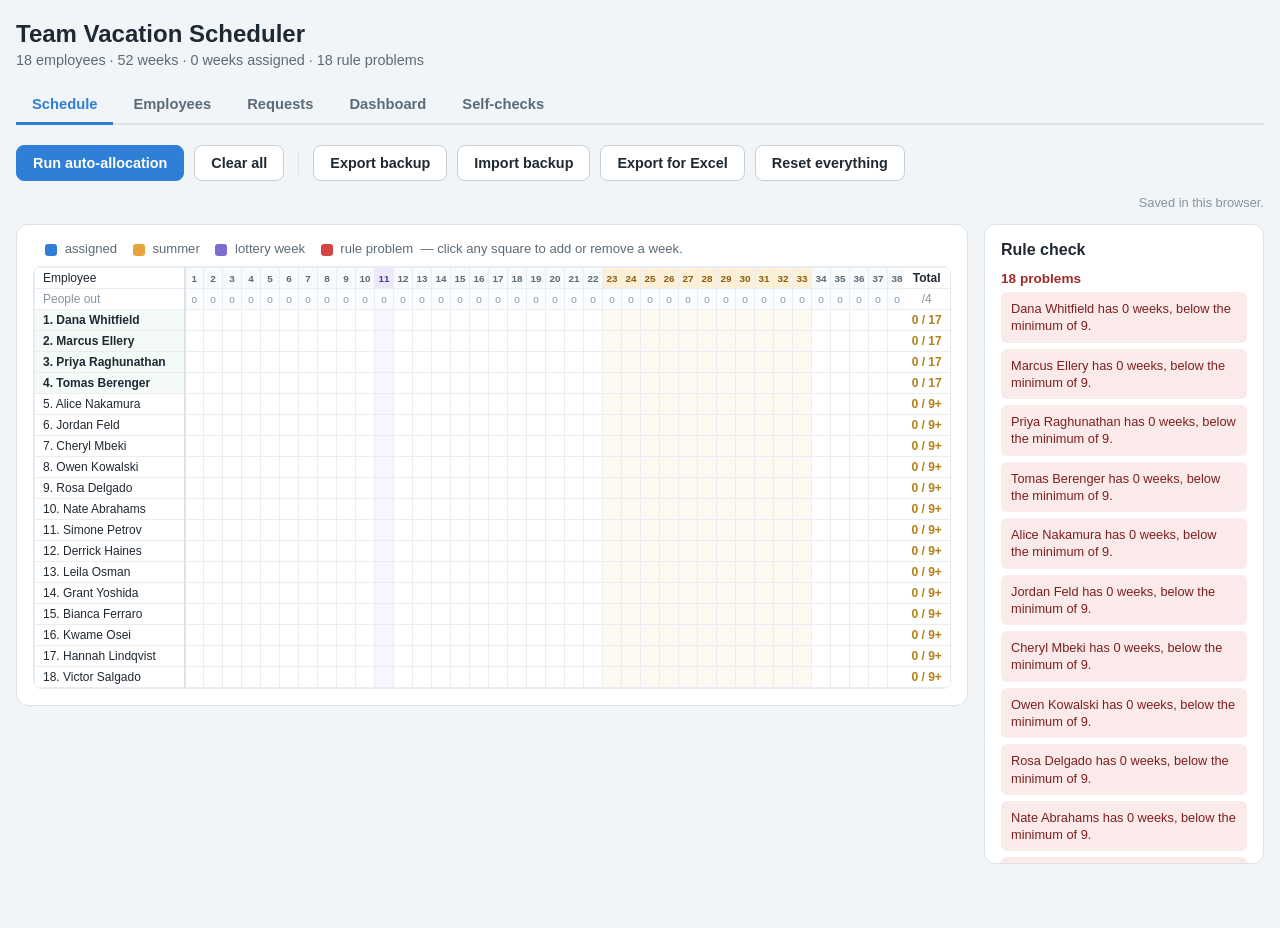
==== commit 0f3c7284: "Phase 6: saving, backup files, and spreadsheet export The schedule and all requests are saved to the" ====
--- a/ENTP6314ProjectB/vacation-scheduler/index.html
+++ b/ENTP6314ProjectB/vacation-scheduler/index.html
@@ -27,7 +27,20 @@
     <div class="toolbar">
       <button class="btn btn-primary" id="btn-allocate">Run auto-allocation</button>
       <button class="btn" id="btn-clear">Clear all</button>
+
+      <span class="toolbar-divider"></span>
+
+      <button class="btn" id="btn-export-json">Export backup</button>
+      <button class="btn" id="btn-import-json">Import backup</button>
+      <button class="btn" id="btn-export-csv">Export for Excel</button>
+      <button class="btn btn-danger" id="btn-reset">Reset everything</button>
+
+      <input type="file" id="import-file" accept=".json,application/json" hidden>
+    </div>
+
+    <div class="toolbar">
       <span class="toolbar-note" id="toolbar-note"></span>
+      <span class="save-status" id="save-status"></span>
     </div>
 
     <div class="schedule-layout">
@@ -50,11 +63,48 @@
 
   <!-- ---------------------------------------------------------------- -->
   <section class="tab-panel hidden" id="tab-employees">
-    <div class="panel"><p class="hint">Coming in the next phase.</p></div>
+    <div class="panel">
+      <label class="field-label" for="employee-picker">Showing</label>
+      <select id="employee-picker" class="select"></select>
+      <div id="employee-summary"></div>
+    </div>
+
+    <div class="two-up">
+      <div class="panel">
+        <h2>Assigned weeks</h2>
+        <div id="employee-weeks"></div>
+      </div>
+
+      <div class="panel">
+        <h2>Request an extra week</h2>
+        <p class="hint">Only weeks with room under the coverage cap can be requested.</p>
+        <div class="field">
+          <label class="field-label" for="request-week">Week</label>
+          <select id="request-week" class="select"></select>
+        </div>
+        <div class="field">
+          <label class="field-label" for="request-note">Note (optional)</label>
+          <input type="text" id="request-note" class="text-input" placeholder="Why you need it">
+        </div>
+        <button class="btn btn-primary" id="btn-request">Submit request</button>
+        <p class="form-note" id="request-note-msg"></p>
+
+        <h2 class="spaced">Your requests</h2>
+        <div id="employee-requests"></div>
+      </div>
+    </div>
   </section>
 
   <section class="tab-panel hidden" id="tab-requests">
-    <div class="panel"><p class="hint">Coming in the next phase.</p></div>
+    <div class="panel">
+      <h2>Pending requests</h2>
+      <div id="pending-requests"></div>
+    </div>
+
+    <div class="panel">
+      <h2>Already decided</h2>
+      <div id="decided-requests"></div>
+    </div>
   </section>
 
   <section class="tab-panel hidden" id="tab-dashboard">
@@ -89,6 +139,7 @@
 <script src="calendar.js"></script>
 <script src="validate.js"></script>
 <script src="allocate.js"></script>
+<script src="storage.js"></script>
 <script src="selfcheck.js"></script>
 <script src="app.js"></script>
 </body>
--- a/ENTP6314ProjectB/vacation-scheduler/style.css
+++ b/ENTP6314ProjectB/vacation-scheduler/style.css
@@ -82,6 +82,24 @@
   color: #2f6f4a;
   font-weight: 600;
 }
+
+.toolbar-divider {
+  width: 1px;
+  height: 24px;
+  background: #dbe2e8;
+  margin: 0 4px;
+}
+
+.save-status {
+  font-size: 0.8rem;
+  margin-left: auto;
+}
+
+.save-on  { color: #8695a1; }
+.save-off { color: #a02a2a; font-weight: 600; }
+
+.btn-danger { color: #a02a2a; }
+.btn-danger:hover { background: #fbeaea; border-color: #c23b3b; }
 
 .btn {
   background: #fff;
@@ -304,6 +322,87 @@
 .violation-error { background: #fbeaea; color: #7d1f1f; }
 .violation-warning { background: #fdf6e8; color: #7a5410; }
 
+/* ---- employee & request tabs ---- */
+
+.two-up {
+  display: flex;
+  gap: 20px;
+  align-items: flex-start;
+}
+
+.two-up > .panel { flex: 1 1 0; min-width: 0; }
+
+@media (max-width: 900px) {
+  .two-up { flex-direction: column; }
+  .two-up > .panel { width: 100%; }
+}
+
+.field { margin-bottom: 14px; }
+
+.field-label {
+  display: block;
+  font-size: 0.78rem;
+  font-weight: 600;
+  text-transform: uppercase;
+  letter-spacing: 0.05em;
+  color: #5b6b77;
+  margin-bottom: 6px;
+}
+
+.select, .text-input {
+  width: 100%;
+  padding: 9px 12px;
+  border: 1px solid #c7d0d6;
+  border-radius: 8px;
+  font-size: 0.9rem;
+  font-family: inherit;
+  background: #fff;
+  color: #1f2933;
+}
+
+.select:focus, .text-input:focus {
+  outline: none;
+  border-color: #2f7fd6;
+  box-shadow: 0 0 0 3px rgba(47, 127, 214, 0.15);
+}
+
+.select:disabled { background: #f2f5f7; color: #8695a1; }
+
+#employee-picker { margin-bottom: 16px; }
+
+.btn-small { padding: 5px 11px; font-size: 0.8rem; }
+
+.btn-approve { background: #2f6f4a; border-color: #2f6f4a; color: #fff; }
+.btn-approve:hover { background: #245a3b; border-color: #245a3b; }
+
+.btn:disabled { opacity: 0.5; cursor: not-allowed; }
+
+.action-cell { white-space: nowrap; }
+
+.form-note {
+  font-size: 0.82rem;
+  color: #2f6f4a;
+  font-weight: 600;
+  margin: 10px 0 0;
+  min-height: 1.1em;
+}
+
+.spaced { margin-top: 24px; }
+
+.pill {
+  display: inline-block;
+  padding: 2px 9px;
+  border-radius: 999px;
+  font-size: 0.75rem;
+  font-weight: 700;
+  text-transform: uppercase;
+  letter-spacing: 0.04em;
+}
+
+.pill-pending  { background: #fdf0d8; color: #8a5d12; }
+.pill-approved { background: #e8f6ec; color: #1c6b34; }
+.pill-denied   { background: #fbeaea; color: #a02a2a; }
+
 /* ---- generic tables (checks tab) ---- */
 
 .summary-table, .week-table {
